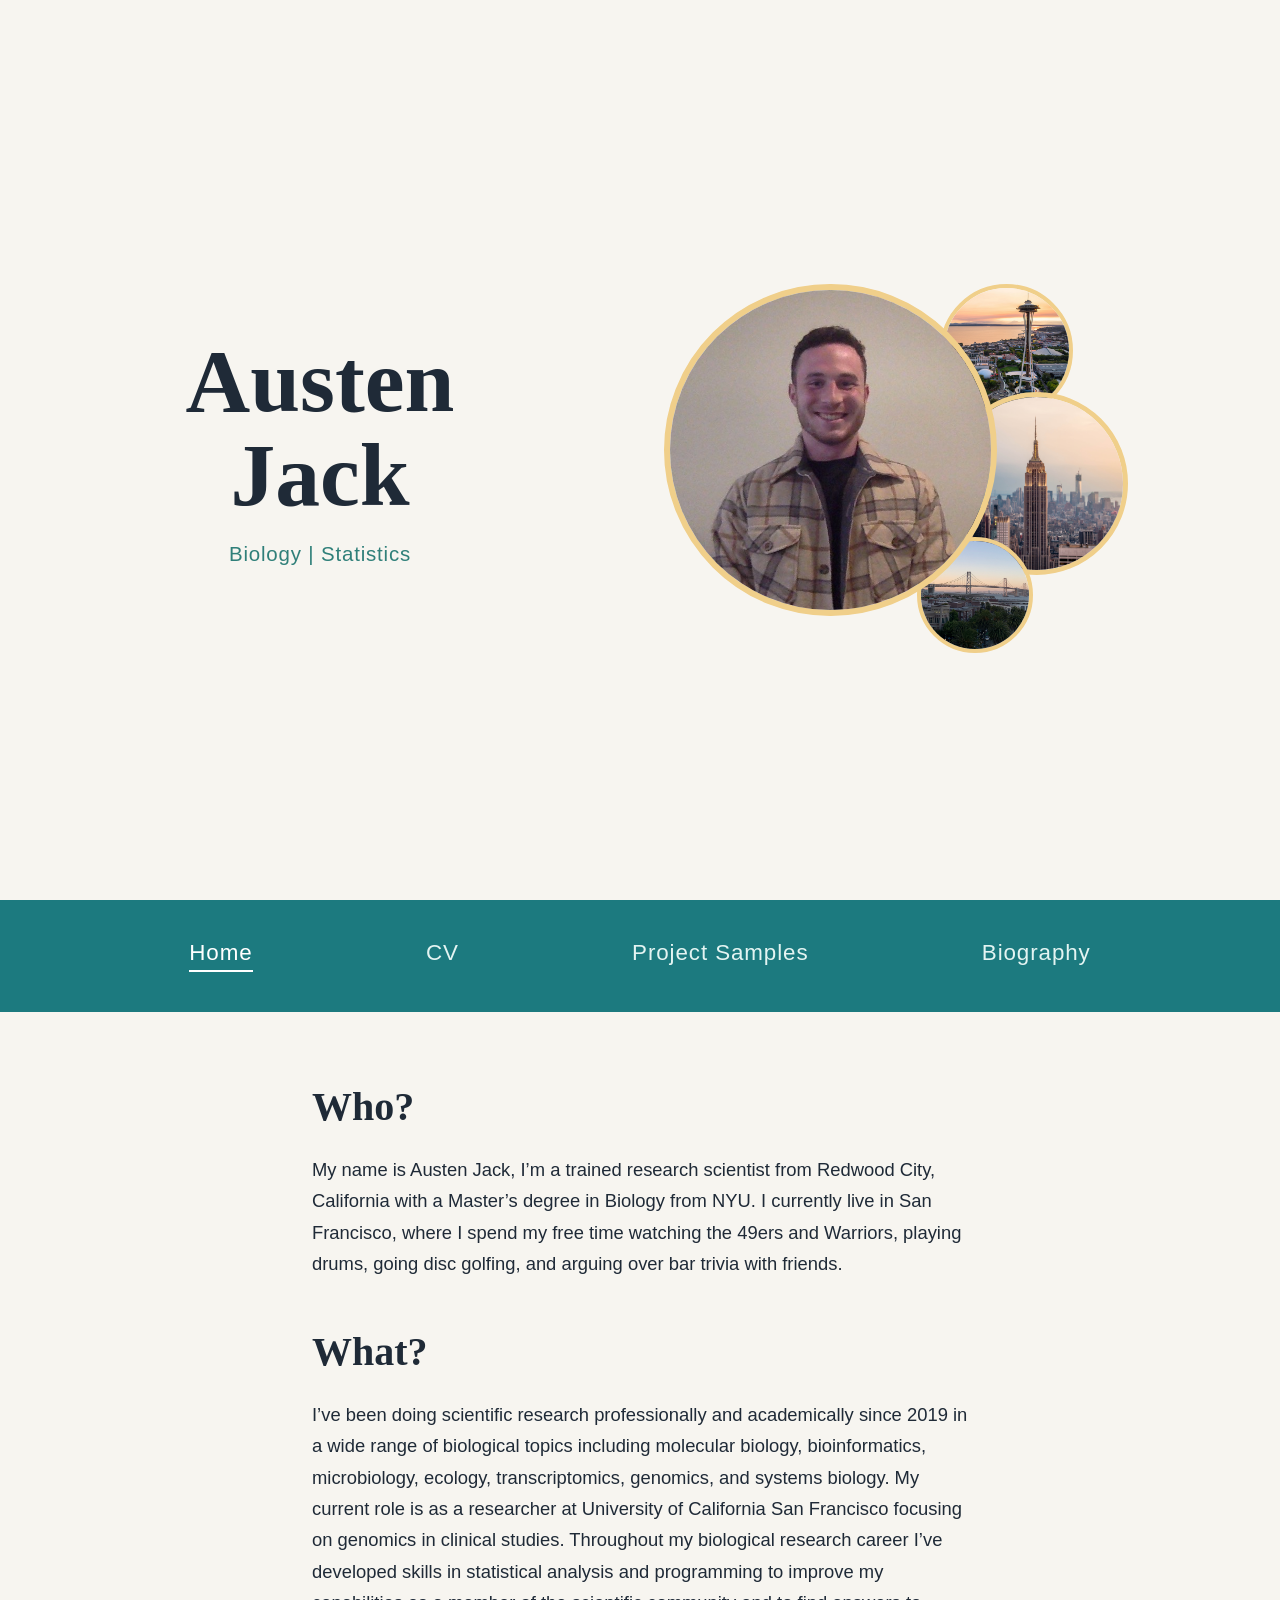
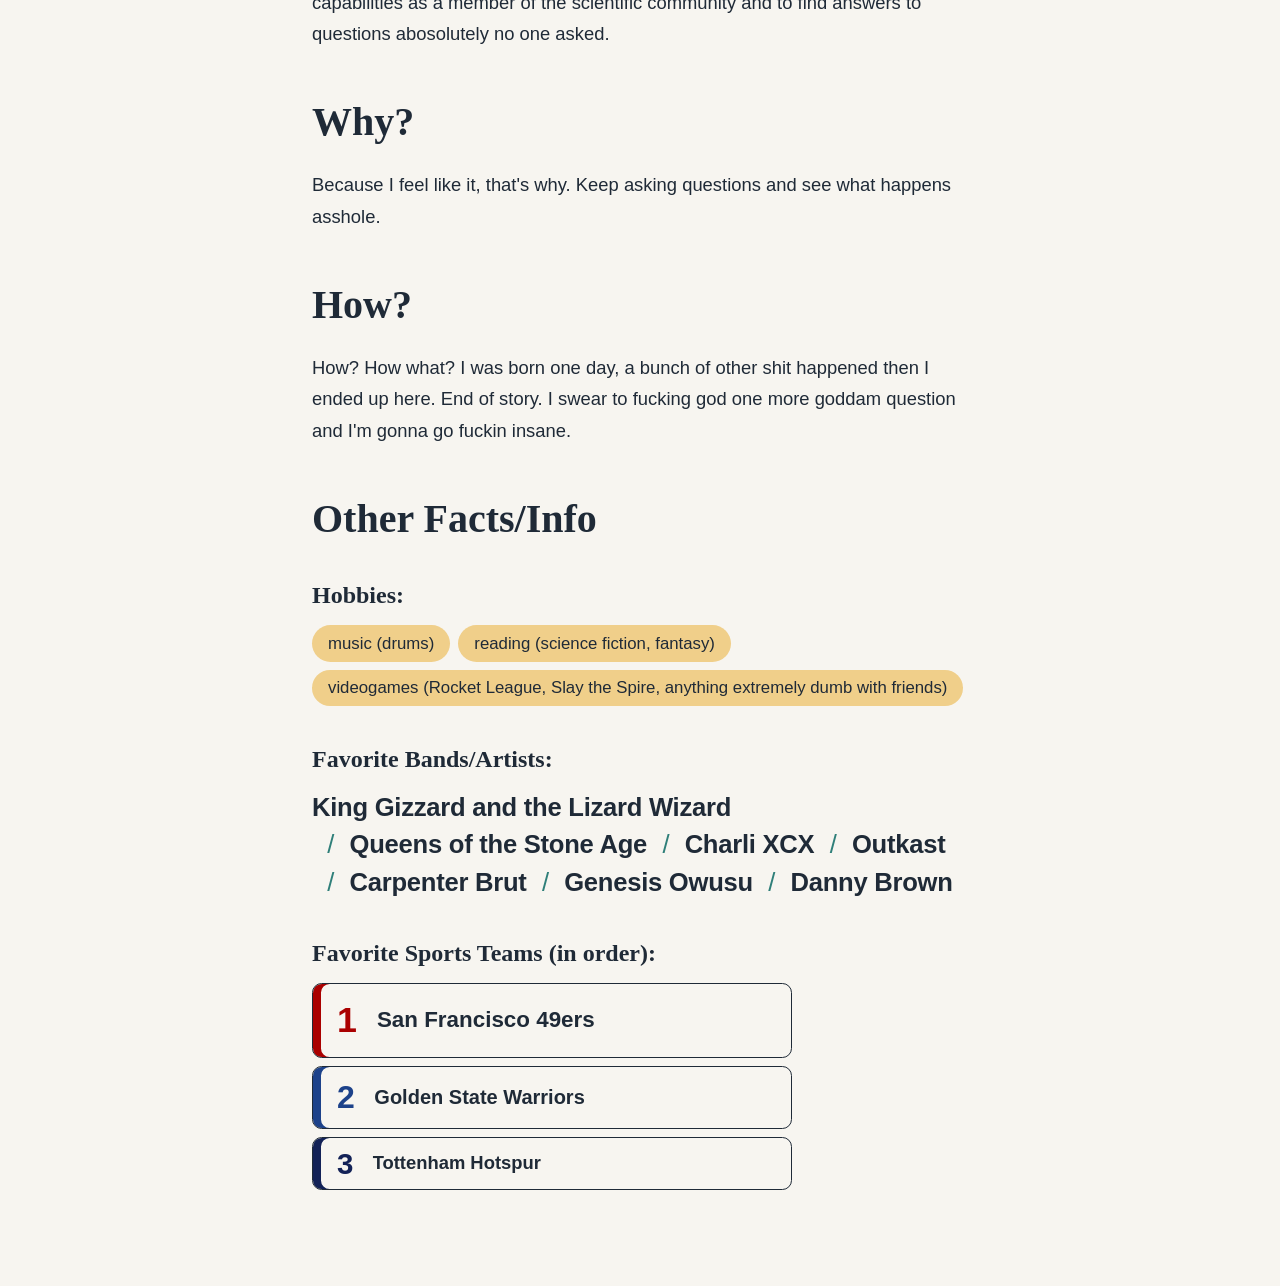
==== index.html @ 5afbe9c8 "Add files via upload" ====
<!DOCTYPE html>
<html lang="en">
<head>
    <meta charset="UTF-8">
    <meta name="viewport" content="width=device-width, initial-scale=1.0">
    <title>Austen Jack Website</title>
    <link rel="stylesheet" href="CSS/style.css">
</head>
<body>
    <header class="site-header">
    <div class="name-block">
      <h1 class="name">
        <span class="first-name">Austen</span>
        <span class="last-name">Jack</span>
      </h1>
      <p class="caption">Biology | Statistics</p>
    </div>

    <div class="photo-block">
        <div class="photo-stack">
            <img class="photo photo-main" src="images/me.jpg" alt="Portrait of me">
            <img class="photo photo-one" src="images/bay_bridge.jpeg" alt="Bay Bridge">
            <img class="photo photo-two" src="images/empire_state.png" alt="Empire state building">
            <img class="photo photo-three" src="images/space_needle.png" alt="Space Needle">

        </div>
    </div>

  </header>
    <nav class="site-nav" aria-label="Main">
        <a href="index.html" aria-current="page">Home</a>
        <a href="cv.html">CV</a>
        <a href="project_samples.html">Project Samples</a>
        <a href="biography.html">Biography</a>
    </nav>




    <main class="content">
        <h2 class="content-title">Who?</h2>
        <p>My name is Austen Jack, I’m a trained research scientist from Redwood City, California with a Master’s degree in Biology from NYU. I currently live in San Francisco, where I spend my free time watching the 49ers and Warriors, playing drums, going disc golfing, and arguing over bar trivia with friends.</p>

        <h2 class="content-title">What?</h2>
        <p>I’ve been doing scientific research professionally and academically since 2019 in a wide range of biological topics including molecular biology, bioinformatics, microbiology, ecology, transcriptomics, genomics, and systems biology. My current role is as a researcher at University of California San Francisco focusing on genomics in clinical studies. Throughout my biological research career I’ve developed skills in statistical analysis and programming to improve my capabilities as a member of the scientific community and to find answers to questions abosolutely no one asked.</p>

        <h2 class="content-title">Why?</h2>
        <p>Because I feel like it, that's why. Keep asking questions and see what happens asshole.</p>

        <h2 class="content-title">How?</h2>
        <p>How? How what? I was born one day, a bunch of other shit happened then I ended up here. End of story. I swear to fucking god one more goddam question and I'm gonna go fuckin insane.</p>


        <h2 class="content-title">Other Facts/Info</h2>
        
        <h3 class="content-sub-title">
            Hobbies:
        </h3>
        <ul>
            <li>music (drums)</li>
            <li>reading (science fiction, fantasy)</li>
            <li>videogames (Rocket League, Slay the Spire, anything extremely dumb with friends)</li>
        </ul>

        <h3 class="content-sub-title">
            Favorite Bands/Artists:
        </h3>
        <ul>
            <li>King Gizzard and the Lizard Wizard</li>
            <li>Queens of the Stone Age</li>
            <li>Charli XCX</li>
            <li>Outkast</li>
            <li>Carpenter Brut</li>
            <li>Genesis Owusu</li>
            <li>Danny Brown</li>
        </ul>

        <h3 class="content-sub-title">
            Favorite Sports Teams (in order):
        </h3>

        <ol>
            <li>San Francisco 49ers</li>
            <li>Golden State Warriors</li>
            <li>Tottenham Hotspur</li>
        </ol>
    </main>
    
</body>
</html>
---- CSS/style.css ----
:root {
  --nav-height: 7rem;   /* 3x the original 3.5rem */

  /* page palette, shared by the lists below */
  --ink: #1f2a37;       /* body + heading text */
  --teal: #2f7f79;      /* caption color */
  --sun: #f0cf8a;       /* photo border yellow */
}


ul{
    display: flex;
    flex-direction: row;
    list-style-type:none;
    justify-content: left;
    gap: 20px;
}

* {
  margin: 0;
  padding: 0;
  box-sizing: border-box;
}

body {
  background: #f7f5f0;
  color: #1f2a37;
}

/* Header spans the page; the name block fills only the left half */
.site-header {
  display: flex;
  min-height: 100vh; /* remove or shrink if you want a shorter header */
}

.name-block {
  width: 50%;                /* left half of the page */
  display: flex;
  flex-direction: column;
  align-items: center;       /* horizontal centering */
  justify-content: center;   /* vertical centering */
  text-align: center;
}

.name {
  display: flex;
  flex-direction: column;    /* first name on top, last name below */
  font-family: "Playfair Display", Georgia, serif;
  font-size: clamp(2.5rem, 7vw, 6rem);
  line-height: 1.05;
  color: #1f2a37;
}

.caption {
  margin-top: 1.25rem;
  font-family: "Karla", Arial, sans-serif;
  font-size: clamp(1rem, 1.6vw, 1.35rem);
  letter-spacing: 0.04em;
  color: #2f7f79;            /* different color from the name */
}

/* Stack full-width on small screens so the name isn't cramped */
@media (max-width: 600px) {
  .name-block {
    width: 100%;
  }
}

/* Right half: two circular photos, centered, nudged left */
.photo-block {
  width: 50%;                /* right half of the page */
  display: flex;
  align-items: center;       /* vertical centering */
  justify-content: center;   /* horizontal centering */
  padding-right: 10%;        /* pushes the photos a bit to the left */
}
 
.photo-stack {
  --size: clamp(200px, 26vw, 400px);   /* diameter of the large circle */
  position: relative;
  width: var(--size);
  height: var(--size);
  /* the extra pictures stick out to the right, so reserve that space
     to keep the whole cluster centered in the right half */
  margin-right: calc(var(--size) * 0.395);
}
 
.photo {
  display: block;
  aspect-ratio: 1 / 1;       /* keeps each crop a perfect circle */
  object-fit: cover;         /* crops the image to fill the circle */
  border-radius: 50%;
  background: #f0cf8a;       /* shows if an image hasn't loaded */
  border: 6px solid #f0cf8a;
}
 
.photo-main {
  position: relative;
  z-index: 4;                /* on top of everything */
  width: 100%;
  height: 100%;
}
 
/* Picture 1: bottom right, tucked under the main picture */
.photo-one {
  position: absolute;
  z-index: 3;
  width: 35%;
  height: 35%;
  top: 76%;
  left: 76%;
  border-width: 4px;
}
 
/* Picture 2: directly right of the main, ~55% of its size,
   overlapped by the main picture and picture 1 */
.photo-two {
  position: absolute;
  z-index: 2;
  width: 55%;
  height: 55%;
  top: 32.5%;
  left: 84.5%;
  border-width: 5px;
}
 
/* Picture 3: top right, ~40% of the main's size,
   underneath all the others */
.photo-three {
  position: absolute;
  z-index: 1;
  width: 40%;
  height: 40%;
  top: 0%;
  left: 83%;
  border-width: 4px;
}
 

/* Navigation banner: spans the page, no boxes around links */
.site-nav {
  position: sticky;          /* sits below the header, then sticks to the top */
  top: 0;
  z-index: 10;
  display: flex;
  justify-content: space-evenly;   /* even spacing across the full width */
  align-items: center;             /* links centered vertically */
  min-height: var(--nav-height);
  padding: 0 1rem;
  background: #1c7a7f;       /* teal banner */
}
 
.site-nav a {
  font-family: "Karla", Arial, sans-serif;
  font-size: 1.4rem;
  letter-spacing: 0.04em;
  text-decoration: none;
  color: #e3f4f2;
  transition: color 0.2s ease;
  position: relative;        /* anchors the animated line */
  padding-bottom: 0.35rem;
}
 
/* The line: hidden by default, grows left to right on hover,
   then fades out (and resets) when the hover ends */
.site-nav a::after {
  content: "";
  position: absolute;
  left: 0;
  bottom: 0;
  width: 100%;
  height: 2px;
  background: #ffffff;
  transform: scaleX(0);
  transform-origin: left center;
  opacity: 0;
  /* on hover end: fade out first, then snap back to zero width */
  transition: opacity 0.4s ease, transform 0s linear 0.4s;
}
 
.site-nav a:hover::after,
.site-nav a:focus-visible::after {
  transform: scaleX(1);
  opacity: 1;
  /* on hover start: draw the line left to right */
  transition: transform 0.35s ease, opacity 0.1s ease;
}
 
/* Current page: its line stays visible */
.site-nav a[aria-current="page"] {
  color: #ffffff;
}
 
.site-nav a[aria-current="page"]::after {
  transform: scaleX(1);
  opacity: 1;
}
 
.site-nav a:hover {
  color: #ffffff;            /* slight brighten on hover */
}
 
.site-nav a:focus-visible {
  outline: none;             /* keyboard focus shows the line instead of a box */
}



/* Text section below the banner */
.content {
  max-width: 44rem;          /* keeps lines a comfortable length */
  margin: 0 auto;            /* centers the block on the page */
  padding: 4.5rem 1.5rem 6rem;
  color: #1f2a37;
}
 
.content-title {
  margin-bottom: 1.5rem;
  font-family: "Playfair Display", Georgia, serif;
  font-size: clamp(1.75rem, 3.5vw, 2.5rem);
  line-height: 1.15;
  color: #1f2a37;
}
 

.content p {
  font-family: "Karla", Arial, sans-serif;
  font-size: 1.15rem;
  line-height: 1.7;
  margin-bottom: 50px;
  color: #1f2a37;
}
 
.content p + p {
  margin-top: 1.25rem;
}


/* ---------- Lists (hobbies, bands, teams) ---------- */

/* Sub-headings use the same Playfair as the page's other headings.
   Bold comes from the browser default, like .content-title. */
.content-sub-title {
  font-family: "Playfair Display", Georgia, serif;
  font-size: 1.5rem;
  line-height: 1.15;
  margin: 2.5rem 0 1rem;
  color: var(--ink);
}

/* Karla for every list item, same as body text */
.content-sub-title + ul li,
.content-sub-title + ol li {
  font-family: "Karla", Arial, sans-serif;
}

/* Reset the site-wide ul rule (flex row, 20px gap) for these lists */
.content-sub-title + ul,
.content-sub-title + ol {
  list-style: none;
  margin: 0;
  padding: 0;
}

/* Hobbies: pills in the same yellow as the photo borders */
.content-sub-title:nth-of-type(1) + ul {
  flex-wrap: wrap;
  gap: 0.5rem;
}
.content-sub-title:nth-of-type(1) + ul li {
  background: var(--sun);
  color: var(--ink);
  padding: 0.4rem 1rem;
  border-radius: 999px;
  font-size: 1.05rem;
  line-height: 1.4;
}

/* Bands: a festival-bill lineup. No ranking, so no numbers;
   size and weight do the work, slashes in the caption teal */
.content-sub-title:nth-of-type(2) + ul {
  flex-wrap: wrap;
  align-items: baseline;
  gap: 0.2rem 0;
  font-size: clamp(1.25rem, 3.2vw, 1.6rem);
  font-weight: 800;
  line-height: 1.35;
  letter-spacing: -0.01em;
  color: var(--ink);
}
.content-sub-title:nth-of-type(2) + ul li + li::before {
  content: "/";
  margin: 0 0.6em;
  font-weight: 400;
  color: var(--teal);
}

/* Teams: this list is ranked, so the numbers stay. Dark text, thin dark
   border, team colors on the left stripe and numeral. Rows shrink down the ranking. */
.content-sub-title:nth-of-type(3) + ol {
  counter-reset: rank;
  display: grid;
  gap: 0.5rem;
  max-width: 30rem;
}
.content-sub-title:nth-of-type(3) + ol li {
  counter-increment: rank;
  display: flex;
  align-items: center;
  gap: 1rem;
  border: 1px solid var(--ink);
  border-radius: 0.6rem;
  font-weight: 700;
  color: var(--ink);
  box-shadow: inset 0.5rem 0 0 var(--team-color);
  padding: var(--row-pad) 1.1rem var(--row-pad) 1.5rem;
  font-size: var(--row-size);
}
.content-sub-title:nth-of-type(3) + ol li::before {
  content: counter(rank);
  min-width: 1.2ch;
  font-size: 1.6em;
  font-weight: 800;
  line-height: 1;
  color: var(--team-color);
}
.content-sub-title:nth-of-type(3) + ol li:nth-child(1) {
  --team-color: #aa0000;  /* 49ers */
  --row-pad: 1.15rem; --row-size: 1.4rem;
}
.content-sub-title:nth-of-type(3) + ol li:nth-child(2) {
  --team-color: #1d428a;  /* Warriors */
  --row-pad: 0.9rem; --row-size: 1.25rem;
}
.content-sub-title:nth-of-type(3) + ol li:nth-child(3) {
  --team-color: #132257;  /* Spurs */
  --row-pad: 0.7rem; --row-size: 1.15rem;
}


/* ---------- CV page ---------- */
 
.cv-section {
  margin-top: 3.5rem;
  scroll-margin-top: var(--nav-height);   /* anchor links land just below the nav */
}
 
/* Sticks under the nav while its section is on screen. Because a sticky
   element can't leave its parent, it scrolls away as the section ends and
   the next section's heading takes over. */
.cv-section-title {
  position: sticky;
  top: var(--nav-height);
  z-index: 5;                  /* below the nav (10), above the content */
  background: #f7f5f0;         /* same as body, so content doesn't show through */
  margin-bottom: 1.5rem;
  padding-top: 0.75rem;
  padding-bottom: 0.5rem;
  border-bottom: 2px solid var(--teal);   /* same 2px line weight as the nav underline */
  font-family: "Playfair Display", Georgia, serif;
  font-size: clamp(1.5rem, 3vw, 2rem);
  line-height: 1.15;
  color: var(--ink);
}
 
/* Skills: titled groups, each with a wrapping row of outlined pills */
.cv-skill-group + .cv-skill-group {
  margin-top: 1.75rem;
}
 
.cv-group-title {
  margin-bottom: 0.75rem;
  font-family: "Playfair Display", Georgia, serif;
  font-size: 1.25rem;
  line-height: 1.15;
  color: var(--ink);
}
 
.cv-skill-list {
  flex-wrap: wrap;
  gap: 0.5rem;
}
 
.cv-skill-list li {
  padding: 0.35rem 0.9rem;
  border: 1px solid var(--teal);
  border-radius: 999px;
  font-family: "Karla", Arial, sans-serif;
  font-size: 1.05rem;
  line-height: 1.4;
  color: var(--ink);
}
 
/* Entries: used by education, work experience and awards */
.cv-entry + .cv-entry {
  margin-top: 2rem;
}
 
.cv-entry-header {
  display: flex;
  flex-wrap: wrap;
  justify-content: space-between;
  align-items: baseline;
  gap: 0.25rem 1.5rem;
}
 
.cv-entry-title {
  font-family: "Playfair Display", Georgia, serif;
  font-size: 1.25rem;
  line-height: 1.25;
  color: var(--ink);
}
 
.cv-entry-dates {
  font-family: "Karla", Arial, sans-serif;
  font-size: 1.05rem;
  letter-spacing: 0.04em;
  white-space: nowrap;
  color: var(--teal);
}
 
.cv-entry-org,
.cv-entry-detail {
  margin-top: 0.25rem;
  font-family: "Karla", Arial, sans-serif;
  font-size: 1.15rem;
  line-height: 1.5;
  color: var(--ink);
}
 
.cv-entry-org {
  font-weight: 700;
}
 
/* Duties list: real bullets (overrides the site-wide flex ul) */
.cv-duties {
  display: block;
  margin-top: 0.75rem;
  padding-left: 1.25rem;
  list-style: disc;
  font-family: "Karla", Arial, sans-serif;
  font-size: 1.15rem;
  line-height: 1.6;
  color: var(--ink);
}
 
.cv-duties li {
  padding-left: 0.25rem;
}
 
.cv-duties li + li {
  margin-top: 0.35rem;
}
 
.cv-duties li::marker {
  color: var(--teal);
}


/* Optional certificate image under an award/certification entry */
.cv-certificate {
  margin-top: 1rem;
}
 
.cv-certificate a {
  display: block;
  width: 100%;
  max-width: 28rem;            /* raise or lower to taste */
  margin: 0 auto;              /* centers the image in the page column */
  line-height: 0;              /* no stray gap under the image */
}
 
.cv-certificate img {
  display: block;
  width: 100%;
  height: auto;
  border: 1px solid var(--ink);
  border-radius: 0.25rem;
}



/* ---------- Projects page ---------- */
 
.project-list {
  display: grid;
  gap: 1rem;
}
 
/* Each link is a full-width card (as wide as the .content column) */
.project-link {
  display: block;
  padding: 1.25rem 1.5rem;
  border-top: 1px solid var(--ink);      /* straight lines only: no sides, no rounded corners */
  border-bottom: 1px solid var(--ink);
  text-decoration: none;
  color: var(--ink);
  transition: transform 0.2s ease, background-color 0.2s ease;
}
 
.project-link-title {
  font-family: "Playfair Display", Georgia, serif;
  font-size: 1.35rem;
  line-height: 1.2;
  color: var(--ink);
}
 
.project-link-caption {
  margin-top: 0.4rem;
  font-family: "Karla", Arial, sans-serif;
  font-size: 1.05rem;
  line-height: 1.5;
  color: var(--teal);
}
 
/* Hover/keyboard focus: brighten and grow very slightly */
.project-link:hover,
.project-link:focus-visible {
  background-color: #ffffff;       /* brighter than the page's #f7f5f0 */
  transform: scale(1.01);
}
 
.project-link:focus-visible {
  outline: 2px solid var(--teal);
  outline-offset: 3px;
}
 
@media (prefers-reduced-motion: reduce) {
  .project-link {
    transition: background-color 0.2s ease;
  }
  .project-link:hover,
  .project-link:focus-visible {
    transform: none;
  }
}

 
.pdf-embed {
  margin: 1.5rem 0;
}

.pdf-embed object {
  display: block;
  width: 100%;
  height: 80vh;
  min-height: 30rem;
  border: 1px solid var(--ink);      /* same thin border as the other boxes */
  border-radius: 0.25rem;
}

.pdf-embed a {
  color: var(--teal);
}

.content-flush {
  max-width: none;             /* drop the 44rem column */
  padding: 0;                  /* no gap under the nav, none at the sides */
}
 
.content-flush .pdf-embed {
  margin: 0;
}
 
.content-flush .pdf-embed object {
  width: 100%;
  border-left: 0;              /* no side lines at the page edges */
  border-right: 0;
  border-radius: 0;
}


/* ---------- Article page: paragraphs and captioned images ---------- */
 
/* One image, full column width; the caption sits under it at the same width */
.content-figure {
  margin: 0 0 50px;              /* same rhythm as .content p */
}
 
.content-figure img {
  display: block;
  width: 100%;
  height: auto;
}
 
.content-figure figcaption {
  margin-top: 0.4rem;
  font-family: "Karla", Arial, sans-serif;
  font-size: 0.85rem;            /* much smaller than the 1.15rem body text */
  line-height: 1.4;
  color: #4b5563;
}
 
/* Two images side by side, each with its own caption underneath */
.content-figure-pair {
  display: grid;
  grid-template-columns: minmax(0, 1fr) minmax(0, 1fr);
  align-items: start;            /* captions sit right under each image, even if heights differ */
  gap: 1.5rem;
  margin-bottom: 50px;
 
  /* Wider than the 44rem text column, centered on the page.
     Change 56rem to make the pair bigger or smaller. */
  position: relative;
  left: 50%;
  transform: translateX(-50%);
  width: min(56rem, 100vw - 3rem);   /* never wider than the screen minus side margins */
}
 
.content-figure-pair .content-figure {
  margin-bottom: 0;
}
 
/* Stack the pair on small screens */
@media (max-width: 600px) {
  .content-figure-pair {
    grid-template-columns: 1fr;
  }
}
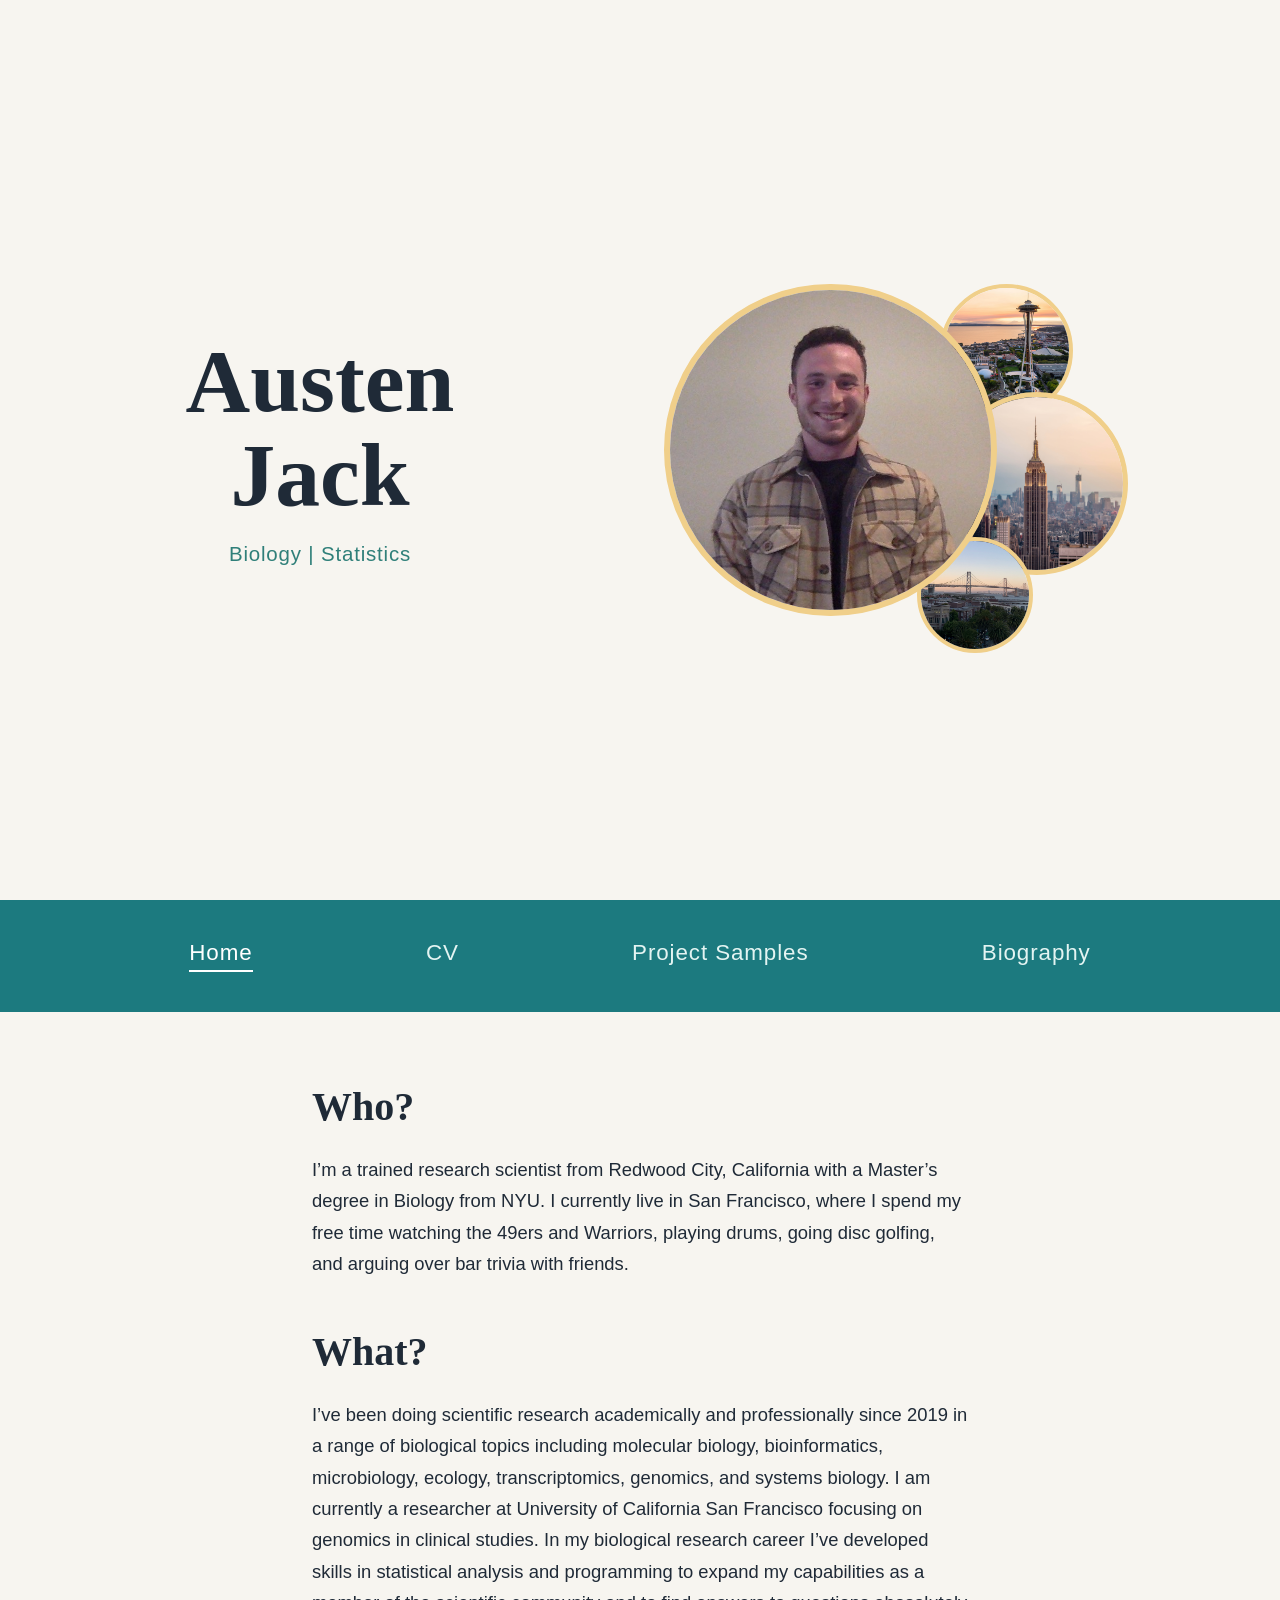
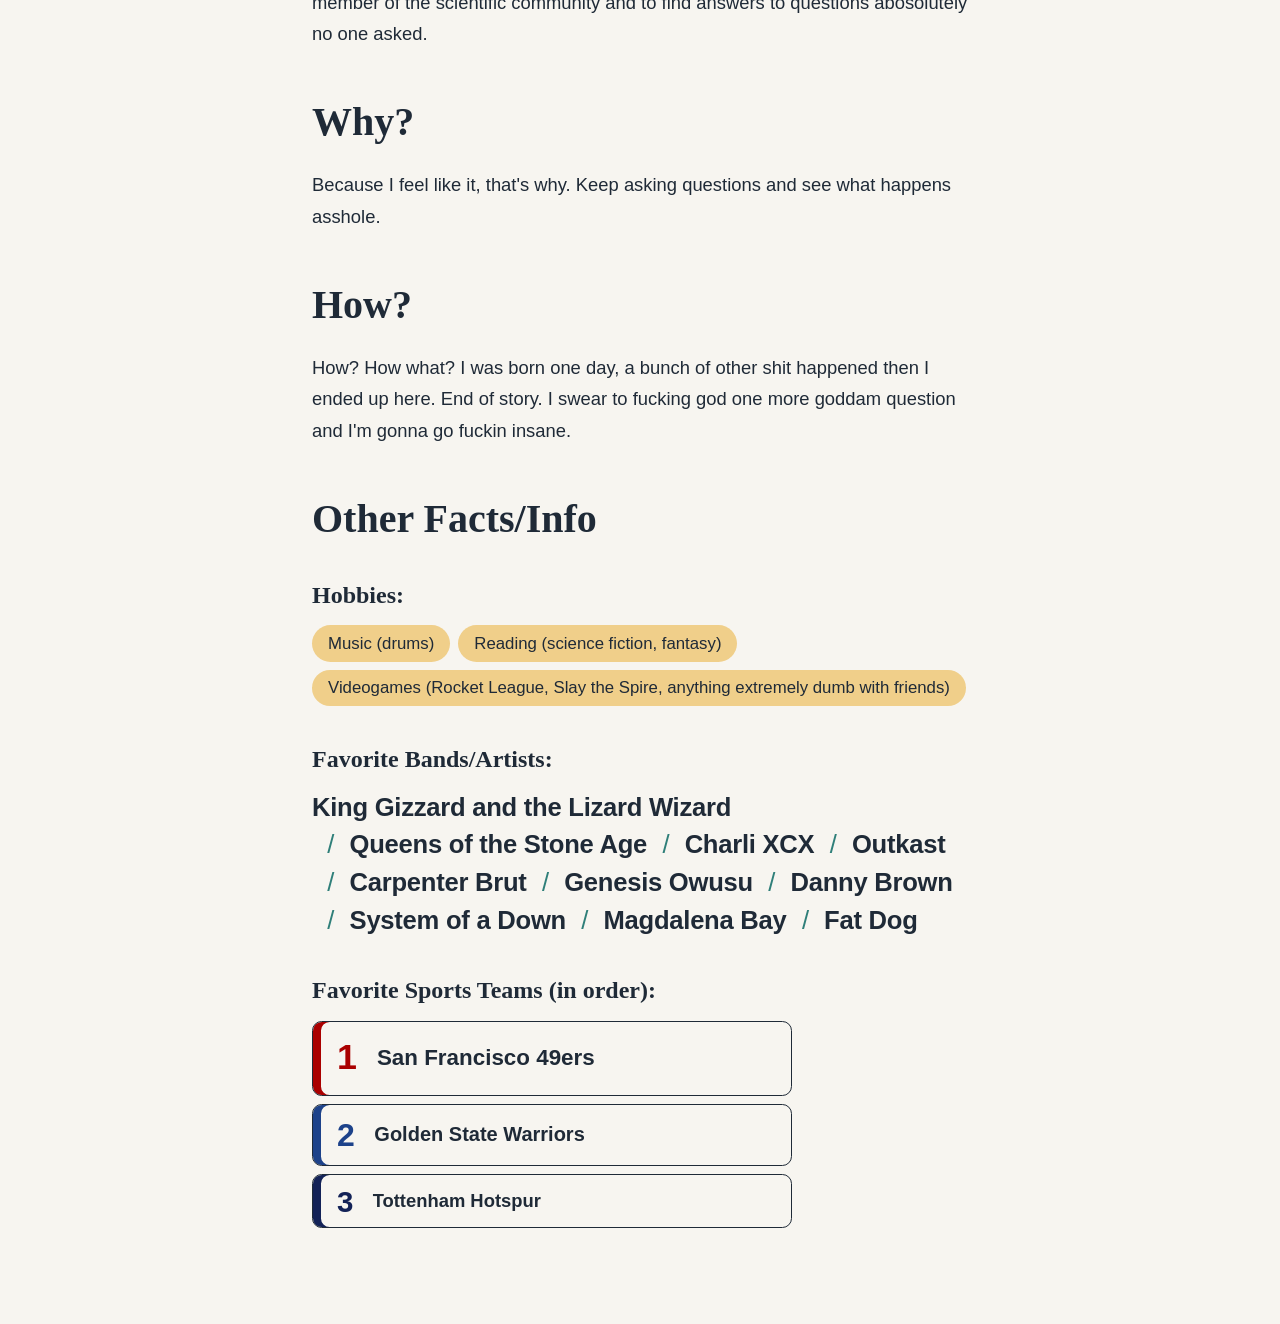
==== commit 9d50f6c8: "Add files via upload" ====
--- a/index.html
+++ b/index.html
@@ -39,10 +39,10 @@
 
     <main class="content">
         <h2 class="content-title">Who?</h2>
-        <p>My name is Austen Jack, I’m a trained research scientist from Redwood City, California with a Master’s degree in Biology from NYU. I currently live in San Francisco, where I spend my free time watching the 49ers and Warriors, playing drums, going disc golfing, and arguing over bar trivia with friends.</p>
+        <p>I’m a trained research scientist from Redwood City, California with a Master’s degree in Biology from NYU. I currently live in San Francisco, where I spend my free time watching the 49ers and Warriors, playing drums, going disc golfing, and arguing over bar trivia with friends.</p>
 
         <h2 class="content-title">What?</h2>
-        <p>I’ve been doing scientific research professionally and academically since 2019 in a wide range of biological topics including molecular biology, bioinformatics, microbiology, ecology, transcriptomics, genomics, and systems biology. My current role is as a researcher at University of California San Francisco focusing on genomics in clinical studies. Throughout my biological research career I’ve developed skills in statistical analysis and programming to improve my capabilities as a member of the scientific community and to find answers to questions abosolutely no one asked.</p>
+        <p>I’ve been doing scientific research academically and professionally since 2019 in a range of biological topics including molecular biology, bioinformatics, microbiology, ecology, transcriptomics, genomics, and systems biology. I am currently a researcher at University of California San Francisco focusing on genomics in clinical studies. In my biological research career I’ve developed skills in statistical analysis and programming to expand my capabilities as a member of the scientific community and to find answers to questions abosolutely no one asked.</p>
 
         <h2 class="content-title">Why?</h2>
         <p>Because I feel like it, that's why. Keep asking questions and see what happens asshole.</p>
@@ -57,9 +57,9 @@
             Hobbies:
         </h3>
         <ul>
-            <li>music (drums)</li>
-            <li>reading (science fiction, fantasy)</li>
-            <li>videogames (Rocket League, Slay the Spire, anything extremely dumb with friends)</li>
+            <li>Music (drums)</li>
+            <li>Reading (science fiction, fantasy)</li>
+            <li>Videogames (Rocket League, Slay the Spire, anything extremely dumb with friends)</li>
         </ul>
 
         <h3 class="content-sub-title">
@@ -73,6 +73,9 @@
             <li>Carpenter Brut</li>
             <li>Genesis Owusu</li>
             <li>Danny Brown</li>
+            <li>System of a Down</li>
+            <li>Magdalena Bay</li>
+            <li>Fat Dog</li>
         </ul>
 
         <h3 class="content-sub-title">
--- a/CSS/style.css
+++ b/CSS/style.css
@@ -619,5 +619,143 @@
   }
 }
  
-
-
+/* ---------- Raw code link (bottom of article pages) ---------- */
+
+.code-link {
+  margin-top: 3.5rem;
+}
+
+.code-link a {
+  display: block;
+  padding: 1.25rem 1.5rem;
+  border-top: 1px solid var(--ink);      /* same straight-line look as .project-link */
+  border-bottom: 1px solid var(--ink);
+  text-decoration: none;
+  color: var(--ink);
+  transition: background-color 0.2s ease;
+}
+
+.code-link-title {
+  display: block;
+  font-family: "Playfair Display", Georgia, serif;
+  font-size: 1.35rem;
+  line-height: 1.2;
+  color: var(--ink);
+}
+
+.code-link-title::after {
+  content: " \2192";                     /* small arrow */
+  color: var(--teal);
+}
+
+
+.code-link a:hover,
+.code-link a:focus-visible {
+  background-color: #ffffff;
+}
+
+.code-link a:focus-visible {
+  outline: 2px solid var(--teal);
+  outline-offset: 3px;
+}
+
+
+/* ---------- Image lightbox ---------- */
+
+/* Images that can be expanded */
+.content img {
+  cursor: zoom-in;
+}
+
+.lightbox {
+  position: fixed;
+  inset: 0;
+  z-index: 100;                      /* above the sticky nav (10) */
+  display: flex;
+  flex-direction: column;
+  align-items: center;
+  justify-content: center;
+  gap: 0.75rem;
+  padding: 3.5rem 1rem 1.5rem;
+  background: rgba(31, 42, 55, 0.92);   /* --ink, mostly opaque */
+  opacity: 0;
+  visibility: hidden;
+  transition: opacity 0.2s ease, visibility 0s linear 0.2s;
+}
+
+.lightbox.is-open {
+  opacity: 1;
+  visibility: visible;
+  transition: opacity 0.2s ease;
+}
+
+.lightbox-img {
+  display: block;
+  max-width: 94vw;
+  max-height: 82vh;
+  width: auto;
+  height: auto;
+  border: 1px solid var(--sun);
+  border-radius: 0.25rem;
+  background: #f7f5f0;
+  cursor: default;
+}
+
+.lightbox-caption {
+  max-width: 44rem;
+  font-family: "Karla", Arial, sans-serif;
+  font-size: 0.95rem;
+  line-height: 1.4;
+  text-align: center;
+  color: #e3f4f2;
+}
+
+.lightbox-caption:empty {
+  display: none;
+}
+
+.lightbox-close {
+  position: absolute;
+  top: 0.9rem;
+  right: 1rem;
+  width: 2.5rem;
+  height: 2.5rem;
+  display: flex;
+  align-items: center;
+  justify-content: center;
+  padding: 0;
+  border: 0;
+  border-radius: 50%;
+  background: var(--sun);
+  color: var(--ink);
+  font-family: "Karla", Arial, sans-serif;
+  font-size: 1.6rem;
+  line-height: 1;
+  cursor: pointer;
+  transition: background-color 0.2s ease;
+}
+
+.lightbox-close:hover,
+.lightbox-close:focus-visible {
+  background: #ffffff;
+}
+
+.lightbox-close:focus-visible {
+  outline: 2px solid var(--teal);
+  outline-offset: 3px;
+}
+
+@media (prefers-reduced-motion: reduce) {
+  .lightbox,
+  .lightbox.is-open {
+    transition: none;
+  }
+}
+
+
+/* ---------- Image borders ---------- */
+
+img:not(.photo):not(.lightbox-img) {
+  border: 1px solid var(--ink);
+  border-radius: 0.5rem;
+}
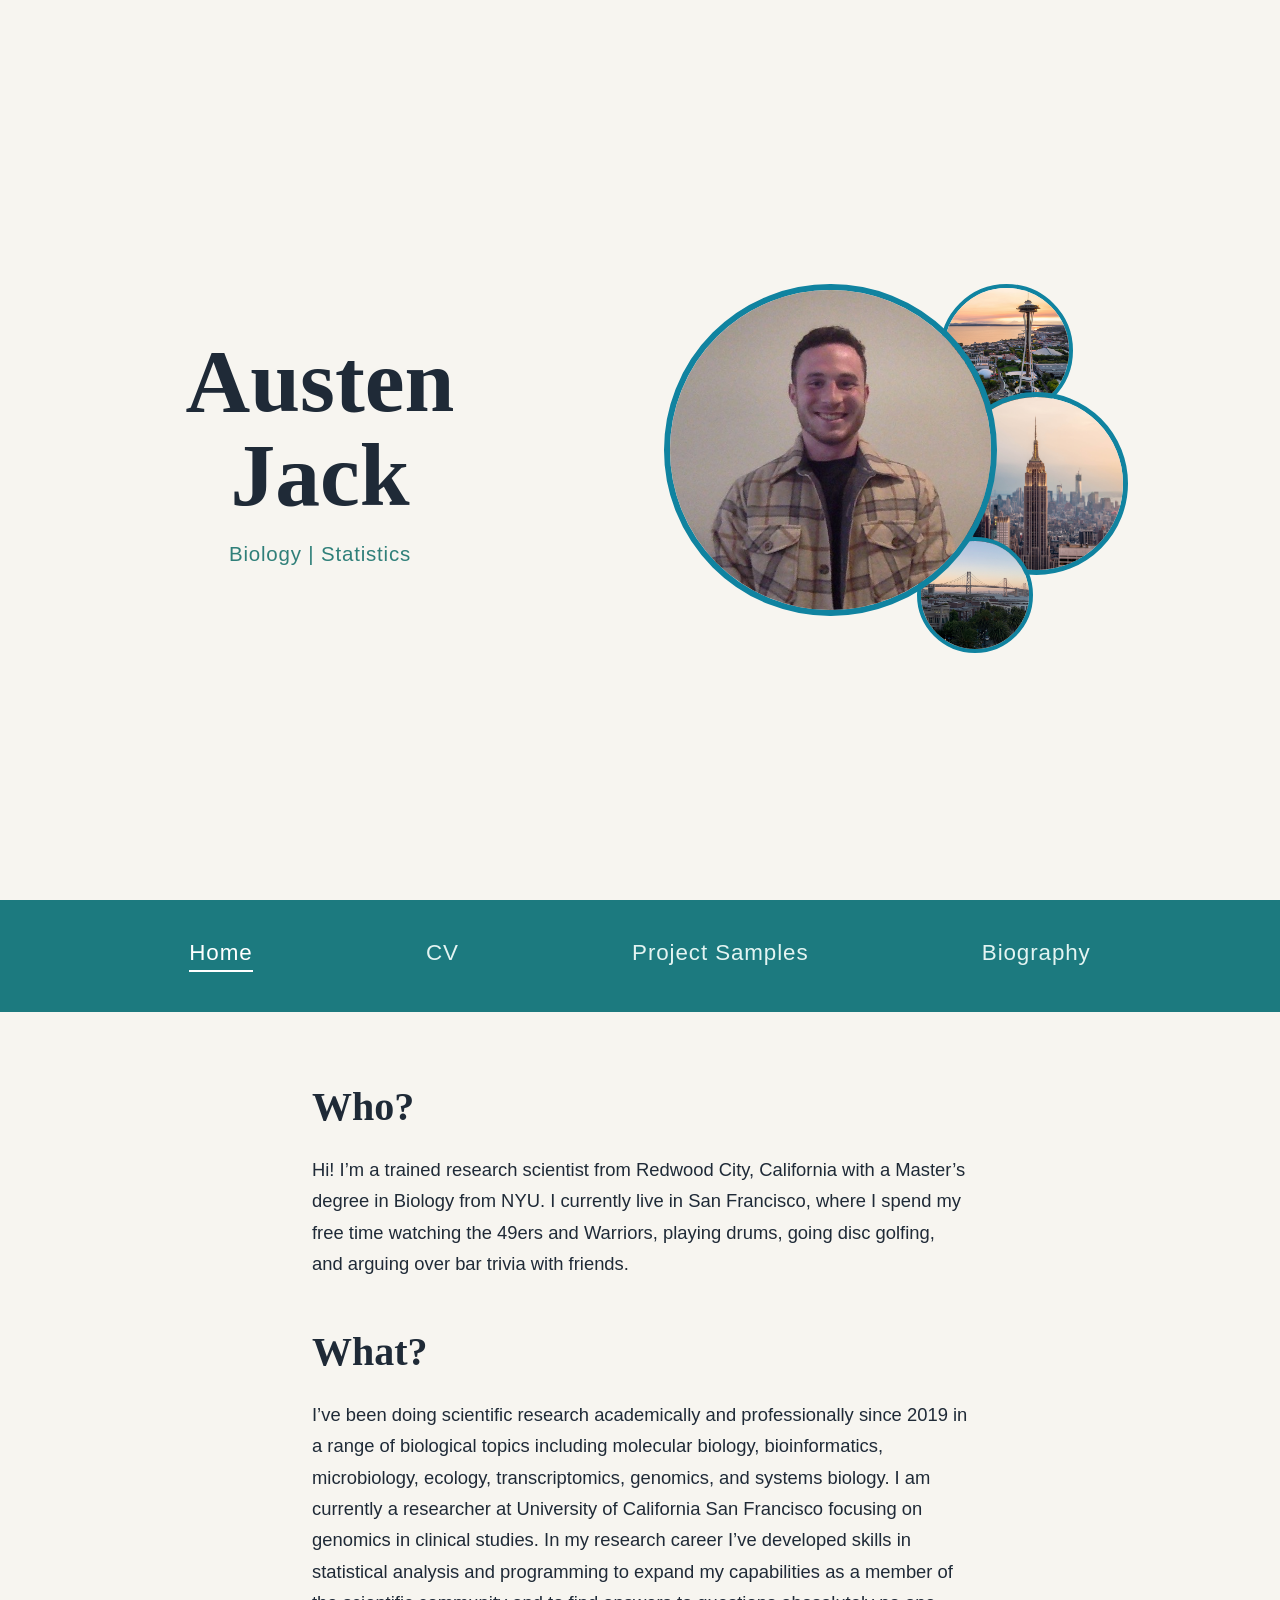
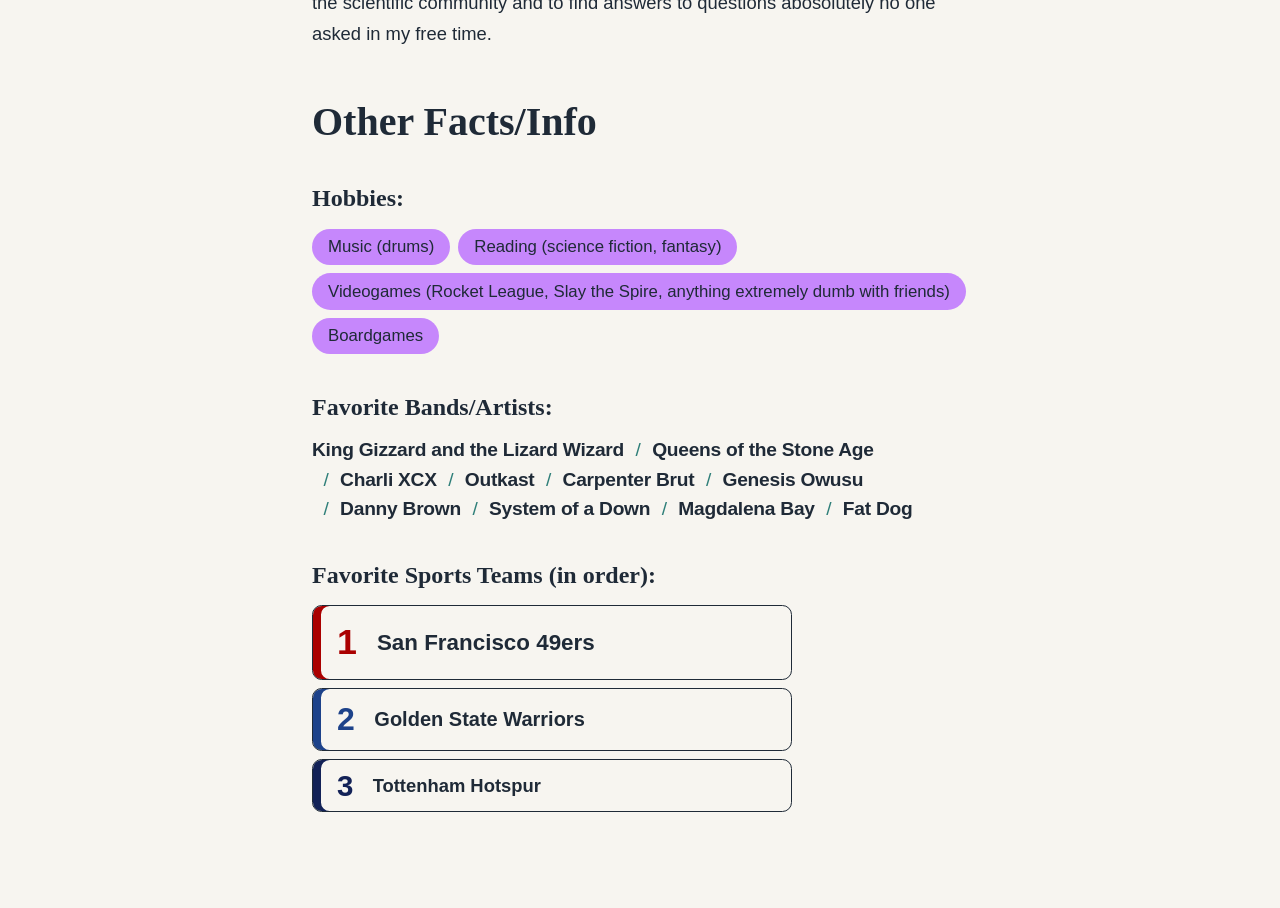
==== commit 2d5f0f70: "Add files via upload" ====
--- a/index.html
+++ b/index.html
@@ -39,17 +39,10 @@
 
     <main class="content">
         <h2 class="content-title">Who?</h2>
-        <p>I’m a trained research scientist from Redwood City, California with a Master’s degree in Biology from NYU. I currently live in San Francisco, where I spend my free time watching the 49ers and Warriors, playing drums, going disc golfing, and arguing over bar trivia with friends.</p>
+        <p>Hi! I’m a trained research scientist from Redwood City, California with a Master’s degree in Biology from NYU. I currently live in San Francisco, where I spend my free time watching the 49ers and Warriors, playing drums, going disc golfing, and arguing over bar trivia with friends.</p>
 
         <h2 class="content-title">What?</h2>
-        <p>I’ve been doing scientific research academically and professionally since 2019 in a range of biological topics including molecular biology, bioinformatics, microbiology, ecology, transcriptomics, genomics, and systems biology. I am currently a researcher at University of California San Francisco focusing on genomics in clinical studies. In my biological research career I’ve developed skills in statistical analysis and programming to expand my capabilities as a member of the scientific community and to find answers to questions abosolutely no one asked.</p>
-
-        <h2 class="content-title">Why?</h2>
-        <p>Because I feel like it, that's why. Keep asking questions and see what happens asshole.</p>
-
-        <h2 class="content-title">How?</h2>
-        <p>How? How what? I was born one day, a bunch of other shit happened then I ended up here. End of story. I swear to fucking god one more goddam question and I'm gonna go fuckin insane.</p>
-
+        <p>I’ve been doing scientific research academically and professionally since 2019 in a range of biological topics including molecular biology, bioinformatics, microbiology, ecology, transcriptomics, genomics, and systems biology. I am currently a researcher at University of California San Francisco focusing on genomics in clinical studies. In my research career I’ve developed skills in statistical analysis and programming to expand my capabilities as a member of the scientific community and to find answers to questions abosolutely no one asked in my free time.</p>
 
         <h2 class="content-title">Other Facts/Info</h2>
         
@@ -60,6 +53,7 @@
             <li>Music (drums)</li>
             <li>Reading (science fiction, fantasy)</li>
             <li>Videogames (Rocket League, Slay the Spire, anything extremely dumb with friends)</li>
+            <li>Boardgames</li>
         </ul>
 
         <h3 class="content-sub-title">
--- a/CSS/style.css
+++ b/CSS/style.css
@@ -5,7 +5,7 @@
   /* page palette, shared by the lists below */
   --ink: #1f2a37;       /* body + heading text */
   --teal: #2f7f79;      /* caption color */
-  --sun: #f0cf8a;       /* photo border yellow */
+  --sun: #c687fc;       /* photo border yellow */
 }
 
 
@@ -91,8 +91,8 @@
   aspect-ratio: 1 / 1;       /* keeps each crop a perfect circle */
   object-fit: cover;         /* crops the image to fill the circle */
   border-radius: 50%;
-  background: #f0cf8a;       /* shows if an image hasn't loaded */
-  border: 6px solid #f0cf8a;
+  background: #1083a0;       /* shows if an image hasn't loaded */
+  border: 6px solid #1083a0;
 }
  
 .photo-main {
@@ -253,6 +253,7 @@
 .content-sub-title + ul li,
 .content-sub-title + ol li {
   font-family: "Karla", Arial, sans-serif;
+  font-size: .75em;
 }
 
 /* Reset the site-wide ul rule (flex row, 20px gap) for these lists */
@@ -372,7 +373,7 @@
 .cv-group-title {
   margin-bottom: 0.75rem;
   font-family: "Playfair Display", Georgia, serif;
-  font-size: 1.25rem;
+  font-size: 1.35rem;
   line-height: 1.15;
   color: var(--ink);
 }
@@ -398,41 +399,60 @@
 }
  
 .cv-entry-header {
-  display: flex;
-  flex-wrap: wrap;
-  justify-content: space-between;
-  align-items: baseline;
-  gap: 0.25rem 1.5rem;
-}
- 
-.cv-entry-title {
-  font-family: "Playfair Display", Georgia, serif;
-  font-size: 1.25rem;
-  line-height: 1.25;
-  color: var(--ink);
-}
+  display: grid;
+  grid-template-columns: 1fr auto;   /* left column flexes, right column fits its content */
+  grid-template-areas:
+    "title dates"
+    "org   location";
+  column-gap: 1.5rem;
+  row-gap: 0.25rem;
+  align-items: baseline;             /* each row's text lines up on its baseline */
+}
+
+.cv-entry-title    { grid-area: title; }
+
+.cv-entry-location { grid-area: location; text-align: right; }
  
 .cv-entry-dates {
+  grid-area: dates;
+  text-align: right;
   font-family: "Karla", Arial, sans-serif;
   font-size: 1.05rem;
   letter-spacing: 0.04em;
   white-space: nowrap;
   color: var(--teal);
 }
- 
+
+.cv-entry-dates time {
+  font: inherit;
+  color: inherit;
+}
+
+.cv-entry-org {
+  grid-area: org;
+  font-weight: 600;
+}
+
+
 .cv-entry-org,
 .cv-entry-detail {
-  margin-top: 0.25rem;
-  font-family: "Karla", Arial, sans-serif;
-  font-size: 1.15rem;
+  margin-top: 0;               /* was 0.25rem */
+  font-family: "Playfair Display", Georgia, serif;
+  font-size: 1rem;
   line-height: 1.5;
   color: var(--ink);
 }
- 
-.cv-entry-org {
-  font-weight: 700;
-}
- 
+
+.cv-entry-location {
+  margin-top: 0;               /* was 0.15rem */
+  font-family: "Karla", Arial, sans-serif;
+  font-size: 1.05rem;
+  line-height: 1.4;
+  letter-spacing: 0.04em;
+  white-space: nowrap;
+  color: var(--teal);
+}
+
 /* Duties list: real bullets (overrides the site-wide flex ul) */
 .cv-duties {
   display: block;
@@ -758,4 +778,58 @@
 img:not(.photo):not(.lightbox-img) {
   border: 1px solid var(--ink);
   border-radius: 0.5rem;
+}
+
+/* ---------- Text + image side by side ---------- */
+
+/* Breaks out of the 44rem column the same way .content-figure-pair does */
+.content-split {
+  display: grid;
+  grid-template-columns: minmax(0, 1.4fr) minmax(0, 1fr); /* text wider, image narrower */
+  align-items: center;
+  gap: 2rem;
+  margin-bottom: 50px;
+
+  position: relative;
+  left: 50%;
+  transform: translateX(-50%);
+  width: min(56rem, 100vw - 3rem);
+}
+
+.content-split .content-figure img {
+  max-width: 80%;
+  height: auto;
+  margin-inline: auto; /* or margin-right: auto to left-align */
+  display: block;
+}
+
+.content-split--reverse {
+  grid-template-columns: minmax(0, 1fr) minmax(0, 1.4fr); /* image (left) narrow, text (right) wide */
+}
+
+.content-split .content-title {
+  margin-bottom: 1rem;
+}
+
+/* Tighter paragraph spacing than the page's 50px, since the block is narrower */
+.content-split-text p {
+  margin-bottom: 1.25rem;
+}
+
+.content-split-text p:last-child {
+  margin-bottom: 0;
+}
+
+.content-split .content-figure {
+  margin: 0;
+}
+
+/* Stack on small screens, text always first */
+@media (max-width: 600px) {
+  .content-split {
+    grid-template-columns: 1fr;
+  }
+  .content-split--reverse .content-split-media {
+    order: 0;
+  }
 }
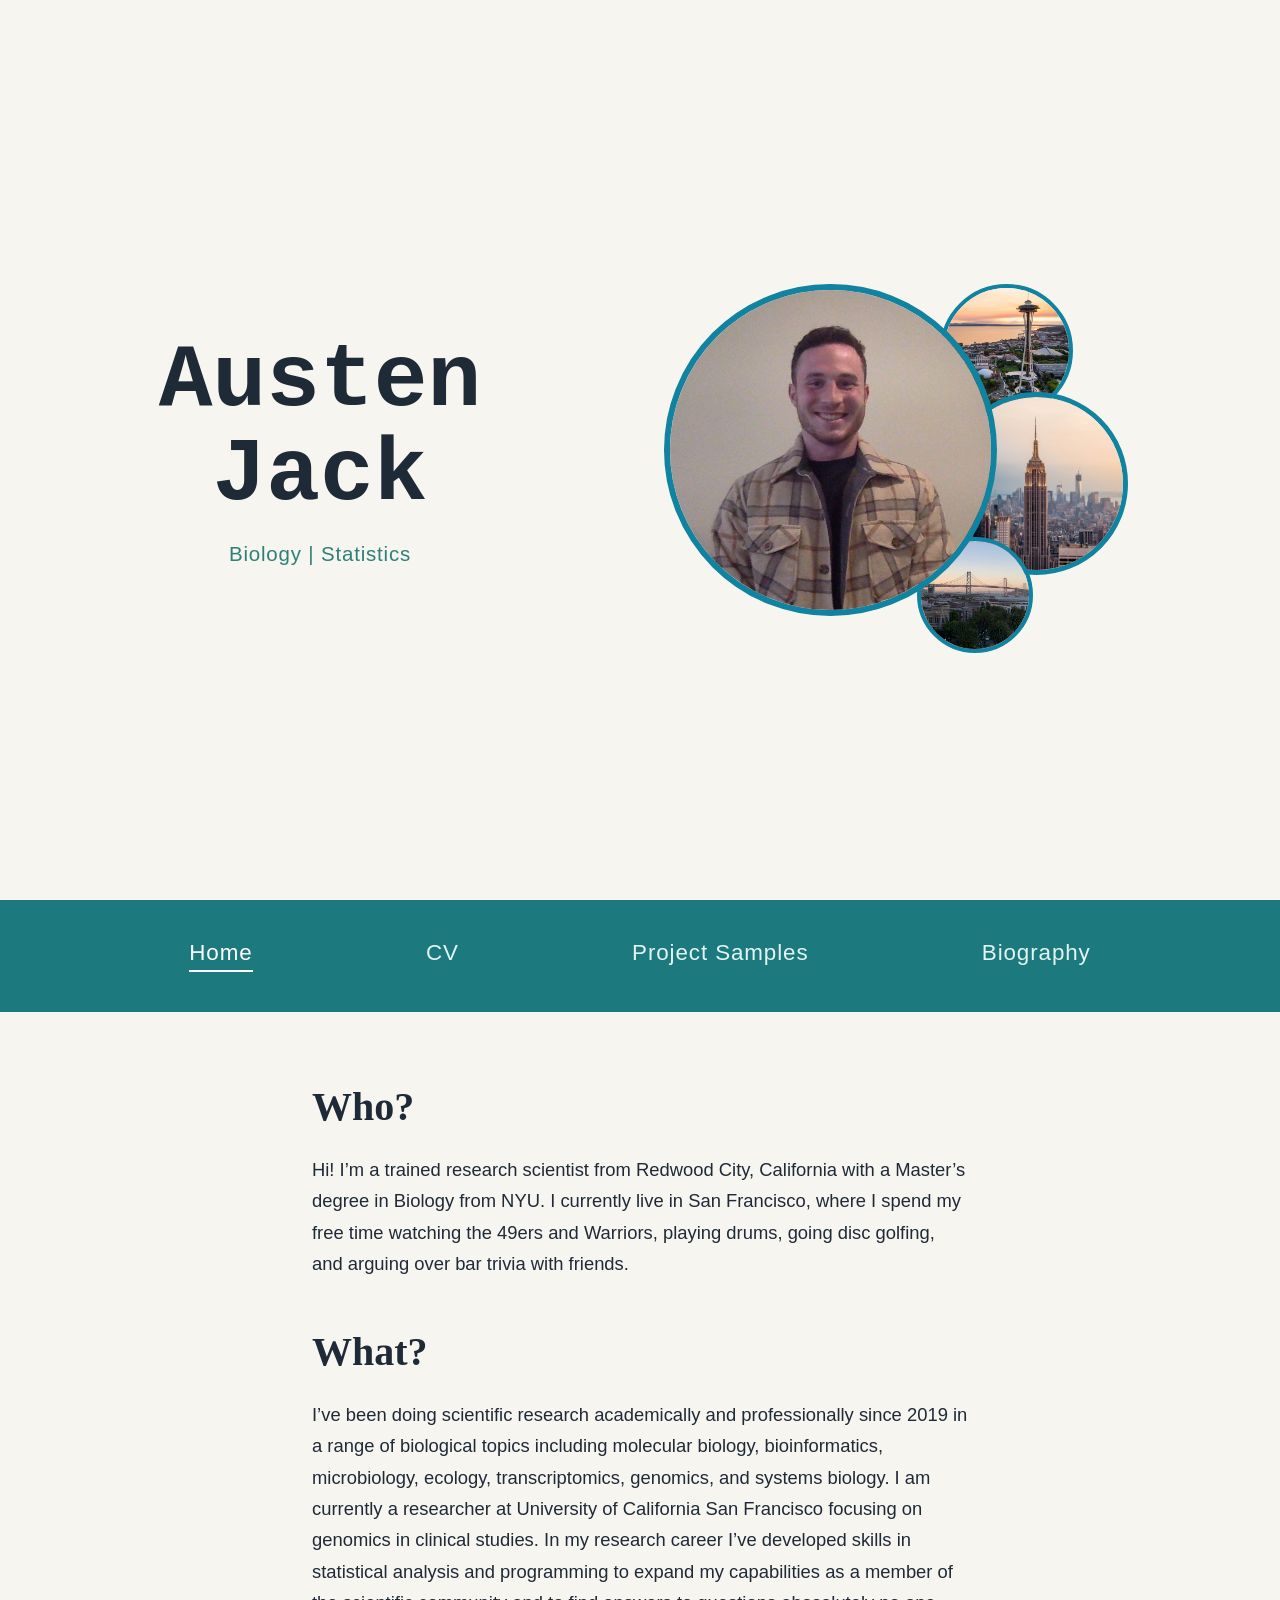
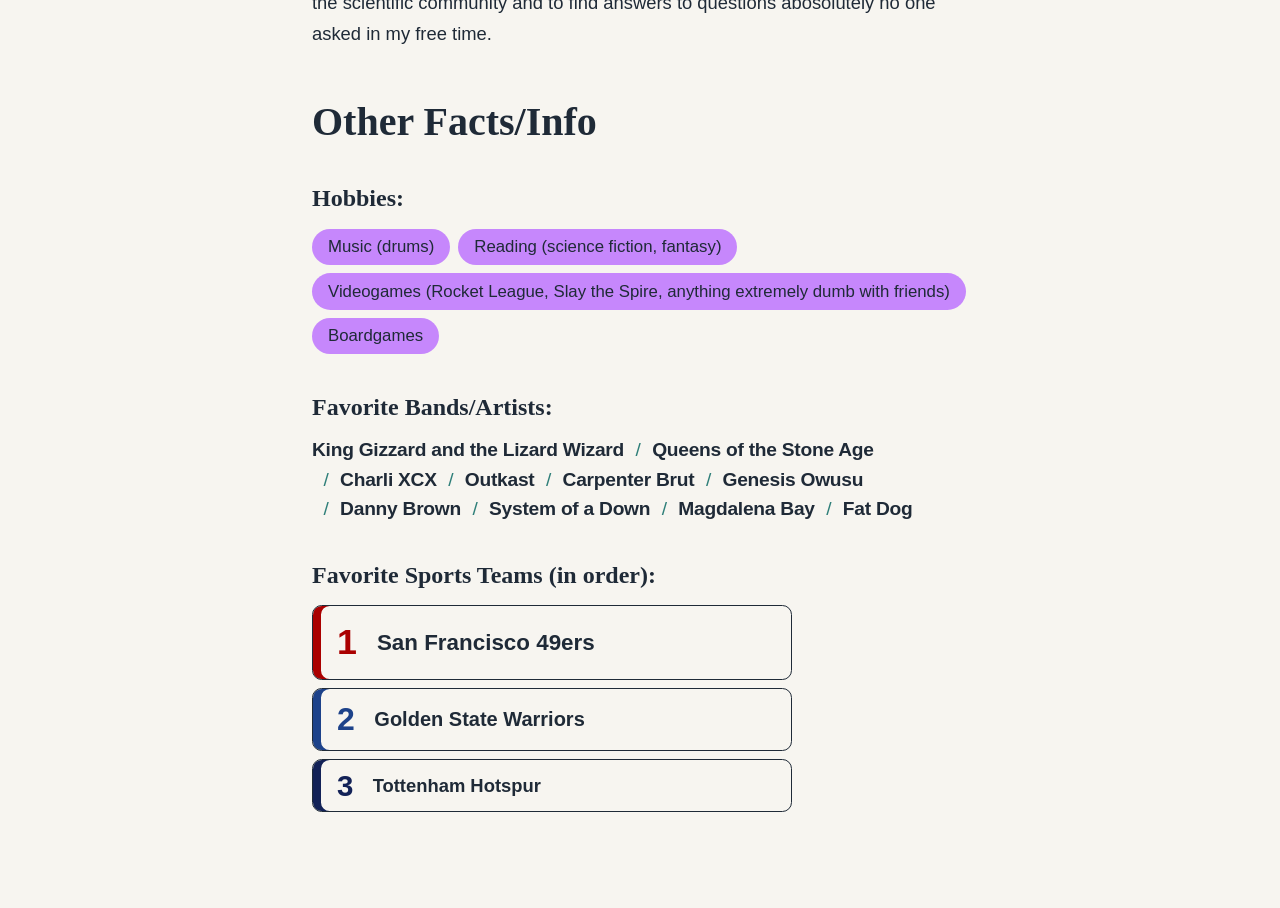
==== commit 04ad740f: "Add files via upload" ====
--- a/index.html
+++ b/index.html
@@ -5,11 +5,13 @@
     <meta name="viewport" content="width=device-width, initial-scale=1.0">
     <title>Austen Jack Website</title>
     <link rel="stylesheet" href="CSS/style.css">
+    <link rel="icon" href="images/favicon.png">
+    <script src="font-cycle.js" defer></script>
 </head>
 <body>
     <header class="site-header">
     <div class="name-block">
-      <h1 class="name">
+      <h1 class="name" data-font-cycle>
         <span class="first-name">Austen</span>
         <span class="last-name">Jack</span>
       </h1>
@@ -81,6 +83,7 @@
             <li>Golden State Warriors</li>
             <li>Tottenham Hotspur</li>
         </ol>
+
     </main>
     
 </body>
--- a/CSS/style.css
+++ b/CSS/style.css
@@ -28,10 +28,10 @@
   color: #1f2a37;
 }
 
-/* Header spans the page; the name block fills only the left half */
+/*Header spans the page; the name block fills only the left half */
 .site-header {
   display: flex;
-  min-height: 100vh; /* remove or shrink if you want a shorter header */
+  min-height: 100vh; 
 }
 
 .name-block {
@@ -60,12 +60,6 @@
   color: #2f7f79;            /* different color from the name */
 }
 
-/* Stack full-width on small screens so the name isn't cramped */
-@media (max-width: 600px) {
-  .name-block {
-    width: 100%;
-  }
-}
 
 /* Right half: two circular photos, centered, nudged left */
 .photo-block {
@@ -84,6 +78,7 @@
   /* the extra pictures stick out to the right, so reserve that space
      to keep the whole cluster centered in the right half */
   margin-right: calc(var(--size) * 0.395);
+  flex-shrink: 0;
 }
  
 .photo {
@@ -205,6 +200,15 @@
   outline: none;             /* keyboard focus shows the line instead of a box */
 }
 
+.site-nav a {
+  font-size: clamp(1rem, 3.4vw, 1.4rem);
+}
+
+@media (max-width: 600px) {
+  .site-nav a {
+    font-size: 1.1rem;
+  }
+}
 
 
 /* Text section below the banner */
@@ -632,6 +636,60 @@
   margin-bottom: 0;
 }
  
+/* ---------- Multi-image figure: one caption for 3-4 images ---------- */
+
+.figure-grid {
+  display: grid;
+  grid-template-columns: repeat(2, minmax(0, 1fr));   /* 2x2 for four images */
+  gap: 0.75rem;
+  align-items: center;
+}
+
+.figure-grid img {
+  display: block;
+  width: 100%;
+  height: auto;
+}
+/* Three images: one centered on top, two below, all the same size */
+.content-figure-multi--three .figure-grid {
+  grid-template-columns: repeat(4, minmax(0, 1fr));
+}
+
+.content-figure-multi--three .figure-grid img {
+  grid-column: span 2;
+}
+
+.content-figure-multi--three .figure-grid img:first-child {
+  grid-column: 2 / 4;       /* centered above the other two */
+}
+
+
+/* Optional: wider than the text column, like .content-figure-pair */
+.content-figure-multi--wide {
+  position: relative;
+  left: 50%;
+  transform: translateX(-50%);
+  width: min(56rem, 100vw - 3rem);
+}
+
+@media (max-width: 600px) {
+  .figure-grid {
+    grid-template-columns: 1fr;
+  }
+}
+
+@media (max-width: 600px) {
+  .content-figure-multi--three .figure-grid {
+    grid-template-columns: 1fr;
+  }
+
+  .content-figure-multi--three .figure-grid img,
+  .content-figure-multi--three .figure-grid img:first-child {
+    grid-column: auto;
+  }
+}
+
+
 /* Stack the pair on small screens */
 @media (max-width: 600px) {
   .content-figure-pair {
@@ -690,14 +748,15 @@
 .lightbox {
   position: fixed;
   inset: 0;
-  z-index: 100;                      /* above the sticky nav (10) */
+  z-index: 100;
   display: flex;
   flex-direction: column;
   align-items: center;
-  justify-content: center;
+  justify-content: safe center;   /* centers when it fits; starts at top when it overflows */
   gap: 0.75rem;
   padding: 3.5rem 1rem 1.5rem;
-  background: rgba(31, 42, 55, 0.92);   /* --ink, mostly opaque */
+  background: rgba(31, 42, 55, 0.92);
+  overflow-y: auto;               /* scroll when image + caption exceed the viewport */
   opacity: 0;
   visibility: hidden;
   transition: opacity 0.2s ease, visibility 0s linear 0.2s;
@@ -712,9 +771,10 @@
 .lightbox-img {
   display: block;
   max-width: 94vw;
-  max-height: 82vh;
+  max-height: 82vh;               /* back to the original size */
   width: auto;
   height: auto;
+  flex-shrink: 0;                 /* don't let flex squeeze the image */
   border: 1px solid var(--sun);
   border-radius: 0.25rem;
   background: #f7f5f0;
@@ -723,6 +783,7 @@
 
 .lightbox-caption {
   max-width: 44rem;
+  flex-shrink: 0;                 /* caption keeps its full height */
   font-family: "Karla", Arial, sans-serif;
   font-size: 0.95rem;
   line-height: 1.4;
@@ -772,6 +833,14 @@
   }
 }
 
+@media (max-height: 600px) {
+  .lightbox-img {
+    max-height: 55vh;
+  }
+  .lightbox-caption {
+    max-height: 25vh;
+  }
+}
 
 /* ---------- Image borders ---------- */
 
@@ -824,6 +893,40 @@
   margin: 0;
 }
 
+
+/* ---------- Pill links ---------- */
+
+.pill-links {
+  display: flex;
+  flex-wrap: wrap;
+  gap: 0.9rem 0.5rem;            /* row-gap first, then column-gap */
+  margin-bottom: 50px;
+}
+
+.pill-link {
+  display: inline-block;
+  padding: 0.35rem 0.9rem;
+  border: 1px solid var(--teal);
+  border-radius: 999px;
+  font-family: "Karla", Arial, sans-serif;
+  font-size: 1.05rem;
+  line-height: 1.4;
+  text-decoration: none;
+  color: var(--ink);
+  transition: background-color 0.2s ease, color 0.2s ease;
+}
+
+.pill-link:hover,
+.pill-link:focus-visible {
+  background-color: var(--teal);
+  color: #ffffff;
+}
+
+.pill-link:focus-visible {
+  outline: 2px solid var(--teal);
+  outline-offset: 3px;
+}
+
 /* Stack on small screens, text always first */
 @media (max-width: 600px) {
   .content-split {
@@ -832,4 +935,29 @@
   .content-split--reverse .content-split-media {
     order: 0;
   }
+}
+
+@media (max-width: 600px) {
+  .site-header {
+    flex-direction: column;
+    min-height: auto;
+  }
+
+  .name-block {
+    width: 100%;
+    padding: 3rem 1rem 2rem;
+  }
+
+  .photo-block {
+    width: 100%;
+    padding: 0 0 3rem;      /* removes the 10% right padding that shifts it left */
+    justify-content: center;
+  }
+
+  .photo-stack {
+    flex-shrink: 0;
+    --size: clamp(160px, 55vw, 320px);   /* cluster is 1.395 x size, so max ~77vw */
+    /* keep the existing margin-right: it reserves room for the small circles,
+       so the whole cluster, not just the big circle, is what gets centered */
+  }
 }
